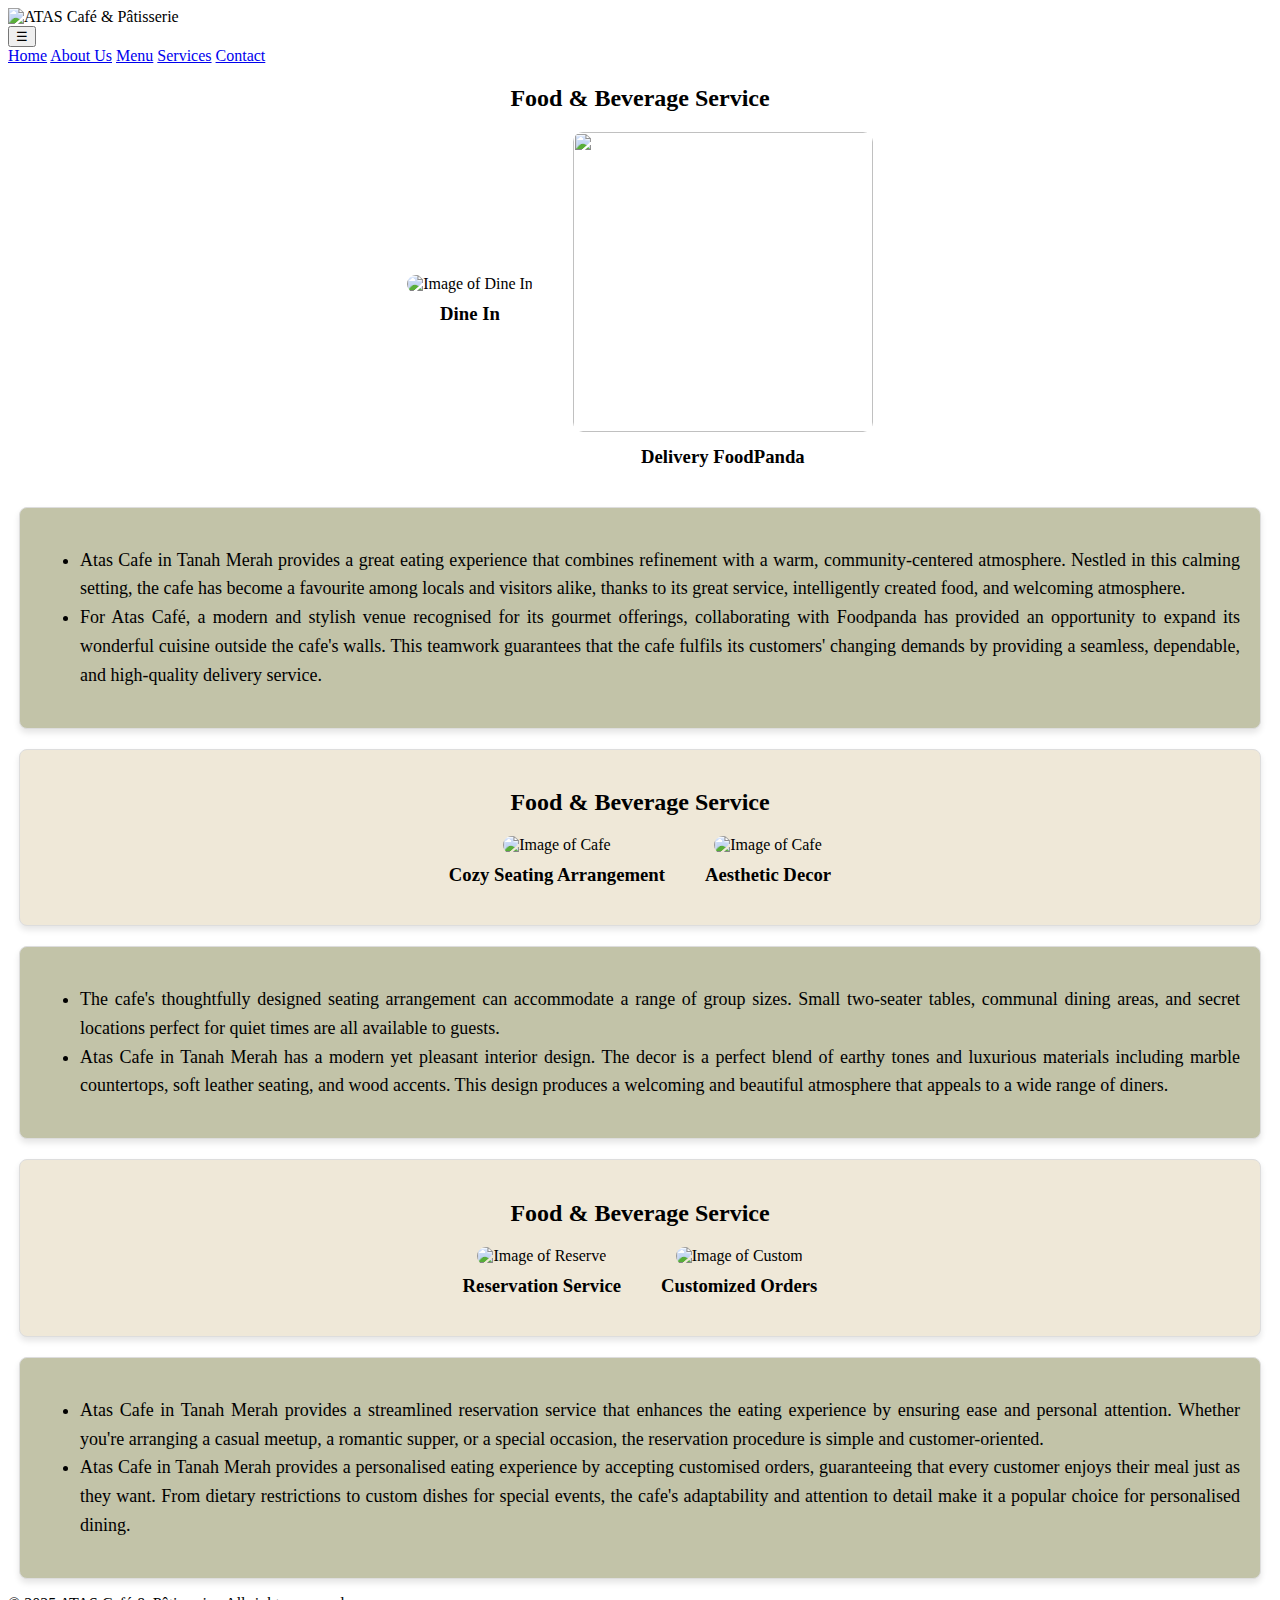
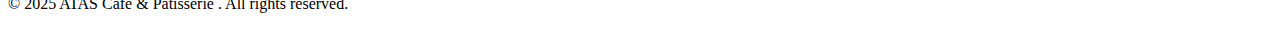
==== service.html @ ce10df9e "Add files via upload" ====
<!DOCTYPE html>
<html>
<head>
    <meta charset="utf-8">
    <meta name="viewport" content="width=device-width, initial-scale=1">
    <title>ATAS Cafe Services</title>
    <link rel="stylesheet" type="text/css" href="css/foodstyle.css">

    <style>

        
        .container4
        {
            margin-bottom: 20px;
            max-width: 1200px;
            margin: 0 auto;  
            padding: 20px;   
            background-color: #C2C3A8; 
            border: 1px solid #ddd;    
            border-radius: 8px;       
            box-shadow: 0 4px 6px rgba(0, 0, 0, 0.1); 
        }


        .container4 ul
        {
            line-height: 1.6;
            color: #black;
            text-align: justify;
            font-size: 18px;
        }


        .container5
        {
            max-width: 1200px;
            margin: 0 auto;  
            padding: 20px;   
            background-color: #EFE8D8; 
            border: 1px solid #ddd;    
            border-radius: 8px;       
            box-shadow: 0 4px 6px rgba(0, 0, 0, 0.1); 
        }

        .container6
        {
            max-width: 1200px;
            margin: 0 auto;  
            padding: 20px;   
            background-color: #EFE8D8; 
            border: 1px solid #ddd;    
            border-radius: 8px;       
            box-shadow: 0 4px 6px rgba(0, 0, 0, 0.1); 
        }

    </style>
</head>
<body>

    <header>
        <img src="Image/atascafe.png" alt="ATAS Café & Pâtisserie">
    </header>

    <button class="toggle-btn" id="menuButton">☰</button>
    <nav class="vertical-nav" id="verticalNav">
        <a href="index.html">Home</a>
        <a href="about_us.html">About Us</a>
        <a href="homepage_menu.html">Menu</a>
        <a href="service.html">Services</a>
        <a href="AtasCafe_contact.html">Contact</a>
    </nav>

    <section class="section1">
     <div class="container1" style="margin-bottom: 20px;">
         <h2 style="text-align: center;">Food & Beverage Service</h2>
            <div class="image-container" style="display: flex;justify-content: center; gap: 40px; align-items: center;">
            <div class="image-item" style="text-align: center;">
                     <img src="image/dinein.jpg" alt="Image of Dine In" style="width: 300px; height: 300px; border-radius: 10px;"> 
                 <h3 style="margin-top: 10px; text-align: center;">Dine In</h3> 
            </div>
            <div class="image-item" style="text-align: center;">
            <div class="text-align: center;">
                <a href="https://www.foodpanda.my/restaurant/f5lj/atas-cafe-and-patisserie" target="_blank" title="Go to FoodPanda website"> 
                    <img src="image/foodpanda.jpg" style="width: 300px; height: 300px; border-radius: 10px;">
                 </a>
                 <h3 style="margin-top: 10px; text-align: center;">Delivery FoodPanda</h3>
             </div>
            </div>
        </div>
    </div>
                    
         <div class="container4" style="margin-bottom: 20px;">
            <ul>
            <li>Atas Cafe in Tanah Merah provides a great eating experience that combines refinement with a warm, community-centered atmosphere. Nestled in this calming setting, the cafe has become a favourite among locals and visitors alike, thanks to its great service, intelligently created food, and welcoming atmosphere.</li>
            <li>For Atas Café, a modern and stylish venue recognised for its gourmet offerings, collaborating with Foodpanda has provided an opportunity to expand its wonderful cuisine outside the cafe's walls. This teamwork guarantees that the cafe fulfils its customers' changing demands by providing a seamless, dependable, and high-quality delivery service.</li>
            </ul>
        </div>

        <div class="container6" style="margin-bottom: 20px;">
         <h2 style="text-align: center;">Food & Beverage Service</h2>
            <div class="image-container" style="display: flex;justify-content: center; gap: 40px; align-items: center;">
            <div class="image-item" style="text-align: center;">
                     <img src="image/dinein1.png" alt="Image of Cafe" style="width: 300px; height: 300px; border-radius: 10px;"> 
                 <h3 style="margin-top: 10px; text-align: center;">Cozy Seating Arrangement</h3> 
            </div>
            <div class="image-item" style="text-align: center;">
            <div class="text-align: center;"> 
                    <img src="image/dinein2.png" alt="Image of Cafe"style="width: 300px; height: 300px; border-radius: 10px;">
                 </a>
                 <h3 style="margin-top: 10px; text-align: center;">Aesthetic Decor</h3>
             </div>
            </div>
        </div>
    </div>

          <div class="container4" style="margin-bottom: 20px;">
            <ul>
            <li>The cafe's thoughtfully designed seating arrangement can accommodate a range of group sizes. Small two-seater tables, communal dining areas, and secret locations perfect for quiet times are all available to guests.</li>
            <li>Atas Cafe in Tanah Merah has a modern yet pleasant interior design. The decor is a perfect blend of earthy tones and luxurious materials including marble countertops, soft leather seating, and wood accents. This design produces a welcoming and beautiful atmosphere that appeals to a wide range of diners.</li>
            </ul>
        </div>
        
         <div class="container5" style="margin-bottom: 20px;">
         <h2 style="text-align: center;">Food & Beverage Service</h2>
            <div class="image-container" style="display: flex;justify-content: center; gap: 40px; align-items: center;">
            <div class="image-item" style="text-align: center;">
                    <img src="image/reserved.webp" alt="Image of Reserve" style="width: 300px; height: 300px; border-radius: 10px;"> 
                 <h3 style="margin-top: 10px; text-align: center;">Reservation Service</h3> 
            </div>
            <div class="image-item" style="text-align: center;">
            <div class="text-align: center;"> 
                    <img src="image/custom_order.jpg" alt="Image of Custom" style="width: 300px; height: 300px; border-radius: 10px;">
                 </a>
                 <h3 style="margin-top: 10px; text-align: center;">Customized Orders</h3>
             </div>
            </div>
        </div>
    </div>

         <div class="container4">
            <ul>
            <li>Atas Cafe in Tanah Merah provides a streamlined reservation service that enhances the eating experience by ensuring ease and personal attention. Whether you're arranging a casual meetup, a romantic supper, or a special occasion, the reservation procedure is simple and customer-oriented.</li>
            <li>Atas Cafe in Tanah Merah provides a personalised eating experience by accepting customised orders, guaranteeing that every customer enjoys their meal just as they want. From dietary restrictions to custom dishes for special events, the cafe's adaptability and attention to detail make it a popular choice for personalised dining.</li>
            </ul>
        </div>

    </section>

<script>
    const nav = document.getElementById('verticalNav');
    const content = document.getElementById('mainContent');
    const menuButton = document.getElementById('menuButton');

    menuButton.addEventListener('click', () => {
        if (nav.style.right === "0px") { 
            nav.style.right = "-250px"; 
            content.classList.remove('shift'); 
            menuButton.textContent = "☰ "; 
        } else {
            nav.style.right = "0px"; 
            content.classList.add('shift');
            menuButton.textContent = "✖ Close"; 
        }
    });
</script>

  
    <footer>
      <p>&copy; 2025 ATAS Café & Pâtisserie . All rights reserved.</p>
    </footer>
</body>
</html>
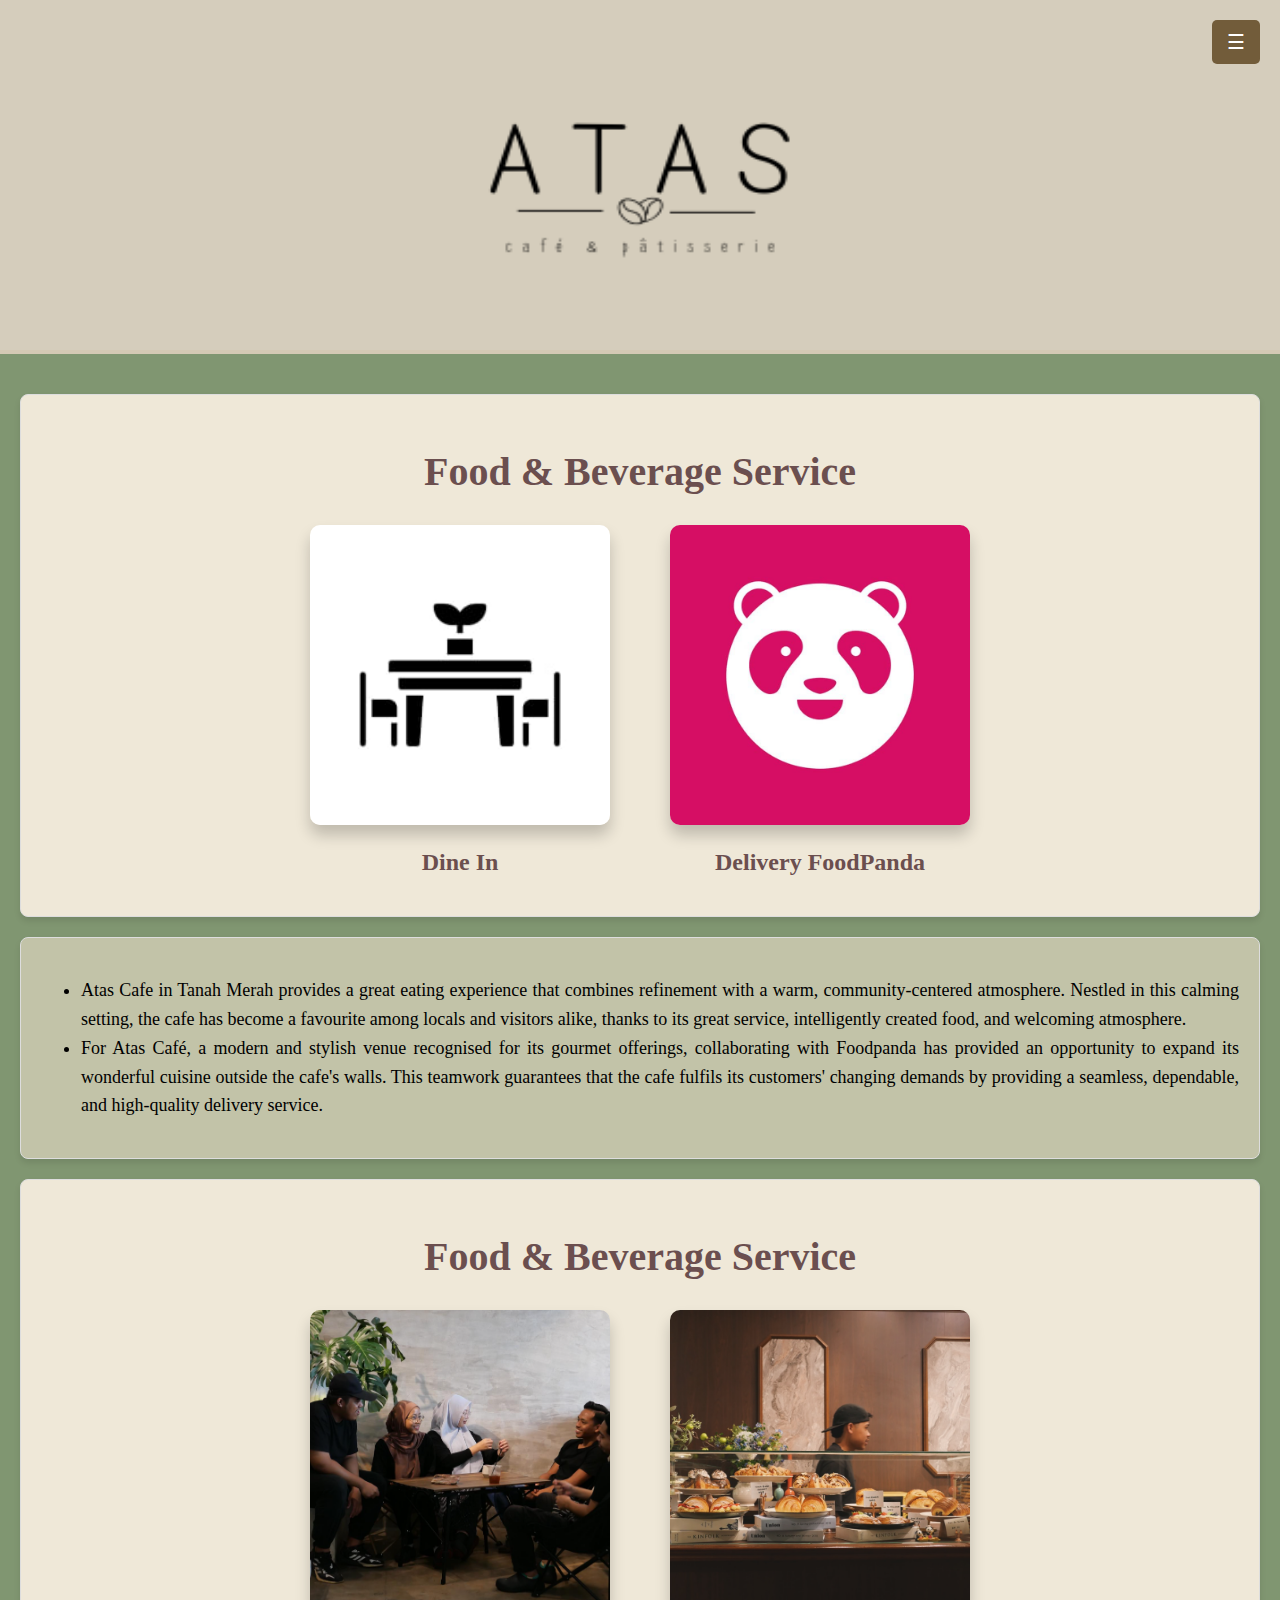
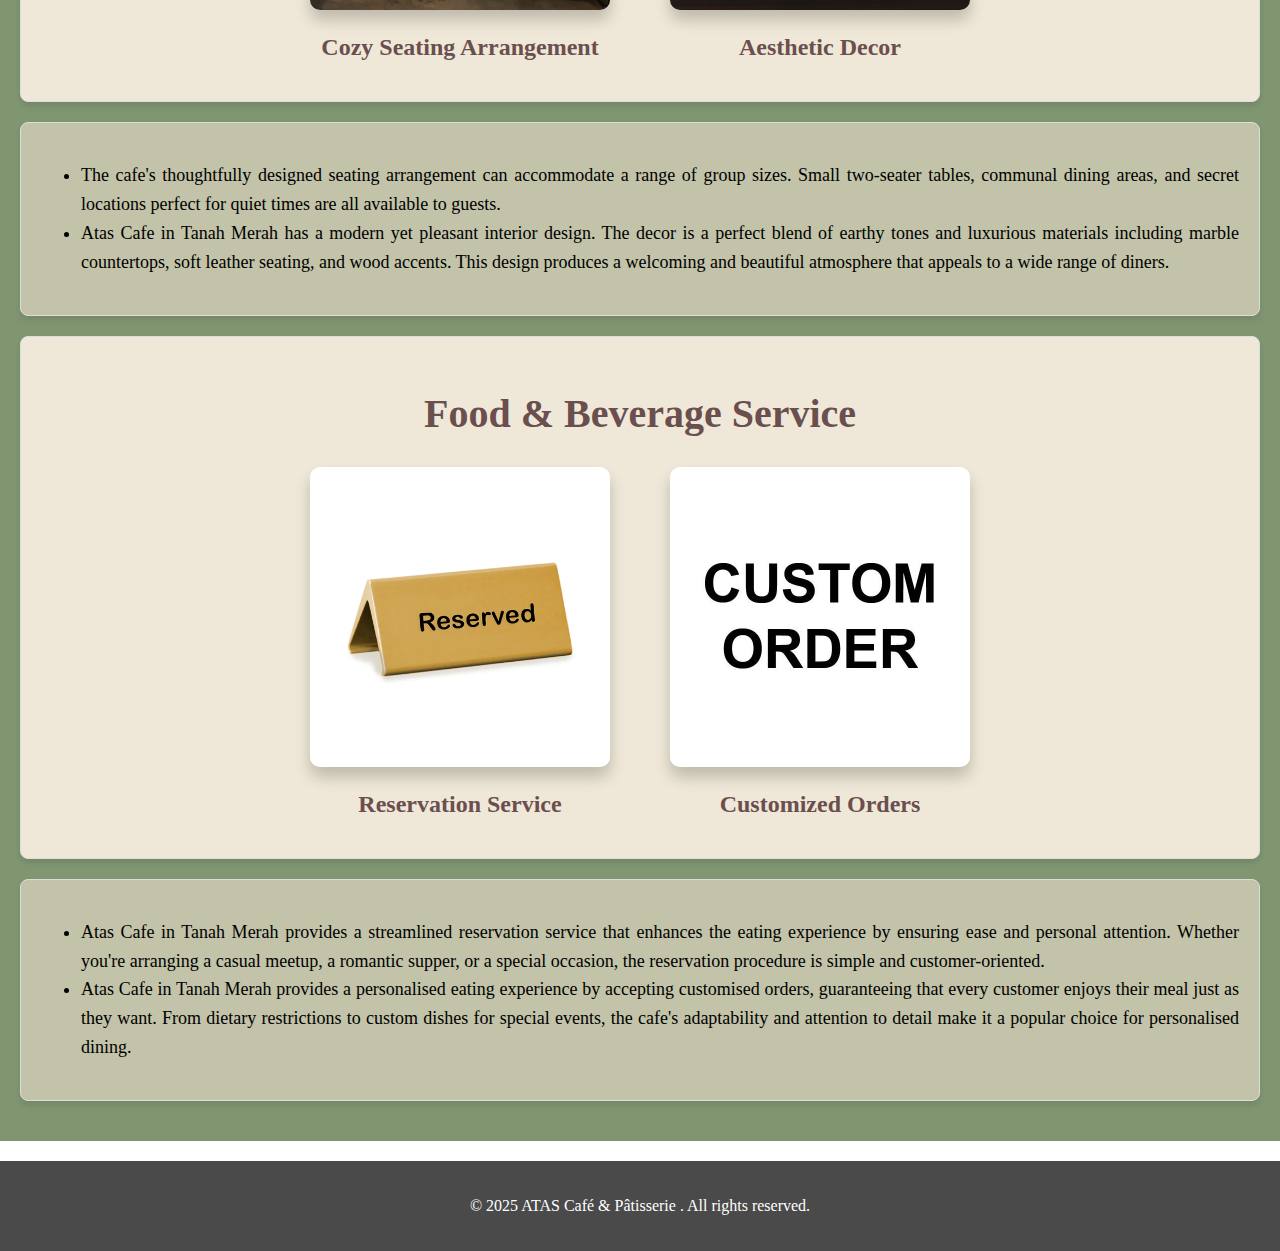
==== commit fe1a434e: "Add files via upload" ====
--- a/service.html
+++ b/service.html
@@ -58,7 +58,7 @@
 <body>
 
     <header>
-        <img src="Image/atascafe.png" alt="ATAS Café & Pâtisserie">
+        <img src="image/atascafe.png" alt="ATAS Café & Pâtisserie">
     </header>
 
     <button class="toggle-btn" id="menuButton">☰</button>
--- a/css/foodstyle.css
+++ b/css/foodstyle.css
@@ -0,0 +1,465 @@
+body
+{
+	font-family: Georgia, Times New Roman, sans-serif;
+	margin: 0;
+	padding: 0;
+}
+
+header
+{
+	text-align: center;
+	background-color: #D4C9B4;
+}
+
+header img
+{
+	width: 100%;
+	height: 350px;
+}
+
+h1 
+{
+    font-size: 3.5rem;
+    color: #6b4f4f;
+    margin-bottom: 20px;
+}
+
+h2 
+{
+    font-size: 2.5rem;
+    color: #6b4f4f;
+    margin-bottom: 20px;
+}
+
+h3
+{
+	font-size: 1.5rem; 
+    color: #6b4f4f;
+    margin-bottom: 20px;
+}
+
+.vertical-nav
+{
+    width: 250px;
+    height: 100vh;
+    background-color: #d5cdbc;
+    position: fixed;
+    top: 0;
+    right: -250px; 
+    overflow-x: hidden;
+    transition: 0.3s;
+    display: flex;
+    flex-direction: column;
+    padding: 0;
+    list-style-type: none;
+}
+
+
+.vertical-nav a
+{
+	text-decoration: none;
+    color: white;
+    padding: 15px 20px;
+    display: block;
+}
+
+.vertical-nav a:hover
+{
+	background-color: #E5D2B8;
+}
+
+.toggle-btn
+{
+    position: fixed;
+    top: 20px; 
+    right: 20px; 
+    font-size: 20px;
+    cursor: pointer;
+    background-color: #725C3A;
+    color: white;
+    border: none;
+    padding: 10px 15px;
+    border-radius: 5px;
+    z-index: 1000;
+}
+
+
+.section1
+{
+	padding: 40px 20px;
+	text-align: center;
+	text-justify: inter-word;
+	text-size:20px;
+	background-color: #809671;	
+}
+
+.container1
+{
+	max-width: 1200px;
+    margin: 0 auto;  
+    padding: 20px;   
+    background-color: #EFE8D8; 
+    border: 1px solid #ddd;    
+    border-radius: 8px;       
+    box-shadow: 0 4px 6px rgba(0, 0, 0, 0.1); 
+}
+
+.container2
+{
+	max-width: auto;
+    margin: 0 auto;  
+    padding: 30px;   
+    background-color: #C2C3A8; 
+    border: 1px solid #ddd;    
+    border-radius: 8px;       
+    box-shadow: 0 4px 6px rgba(0, 0, 0, 0.1); 
+}
+
+.hover-effect
+{
+	font-size: 25px;
+	color: #white;
+	transition: color 0.3, transform 0.3s;
+	cursor: pointer;
+}
+
+.hover-effect:hover
+{
+	color: #725C3A;
+	transform: scale(1.2);
+}
+
+.image-container
+{
+	display: flex;
+	justify-content: center;
+	gap: 30px;
+}
+
+.image-container img
+{
+	width: 45%;
+	height: auto;
+	margin: 10px;
+	border-radius: 10px;
+	box-shadow: 0 10px 15px rgba(0,0,0,0.2);
+	transition: transform 0.3s, box-shadow 0.3s;
+	object-fit: cover;
+}
+
+.image-container img:hover
+{
+	transform: translateY(-10px);
+	box-shadow: 0 15px 20px rgba(0, 0, 0, 0.3);
+}
+
+.responsive-image
+{
+	max-width: 100%;
+	height: auto;
+	object-fit: cover;
+	width: 45%;
+}
+
+footer
+{
+  background-color: #4A4A4A; 
+  color: white;
+  text-align: center;
+  padding: 20px 0;
+  margin-top: 20px;
+}
+
+.new-menu-section
+{
+	text-align: center;
+    padding: 50px 20px;
+    background-color: #809671;
+}
+
+.new-menu-section h2
+{
+	font-size: 2.5rem;
+    color: #6b4f4f;
+    margin-bottom: 20px;
+}
+
+.new-menu-section p
+{
+	font-size: 1rem;
+    color: #4b4b4b;
+    margin-bottom: 40px;
+}
+
+.menu-container
+{
+	display: grid;
+    grid-template-columns: repeat(auto-fit, minmax(300px, 1fr));
+    gap: 20px;
+    padding: 20px;
+    max-width: 1200px;
+    margin: 0 auto;
+}
+
+.menu-item
+{
+	background: #fff;
+    border-radius: 10px;
+    box-shadow: 0 4px 8px rgba(0, 0, 0, 0.1);
+    overflow: hidden;
+    transition: transform 0.3s ease;
+}
+
+.menu-item:hover 
+{
+    transform: scale(1.05);
+}
+
+.menu-item img 
+{
+    width: 100%;
+    height: auto;
+}
+    
+.menu-item h3 
+{
+    font-size: 1.5rem;
+    color: #6b4f4f;
+    margin: 15px;
+}
+    
+.menu-item p 
+{
+    font-size: 0.9rem;
+    color: #666;
+    margin: 0 15px 15px;
+}
+
+
+.contact-container 
+{
+    padding: 20px;
+    text-align: center;
+}
+
+.address-section, .map-section 
+{
+    margin: 20px 0;
+}
+
+.map-container iframe 
+{
+    width: 100%;
+    height: 300px;
+    border: none;
+}
+
+.cta-buttons a 
+{
+    display: inline-block;
+    margin: 10px 5px;
+    padding: 10px 20px;
+    color: #fff;
+    background-color: #7b5e57;
+    text-decoration: none;
+    border-radius: 5px;
+}
+
+.cta-buttons a:hover 
+{
+    background-color: #5e473e;
+}
+
+.social-media-icons {
+  display: flex;
+  justify-content: center; 
+  align-items: center;
+  gap: 15px; 
+  background-color: transparent; 
+  padding: 10px; 
+}
+
+.icon {
+  width: 50px;
+  height: auto; 
+  transition: transform 0.3s; 
+}
+
+.icon:hover {
+  transform: scale(1.2); 
+}
+
+.video-container 
+{
+  display: flex;
+  justify-content: center;
+  align-items: center;
+  background-color: #809671; 
+  padding: 20px;
+  border-radius: 20px;
+  box-shadow: 0 10px 20px rgba(0, 0, 0, 0.2);
+  max-width: 80%;
+  margin: 20px auto; 
+  overflow: hidden;
+}
+
+video 
+{
+  width: 100%;
+  height: auto;
+  border-radius: 15px;
+  box-shadow: 0 5px 15px rgba(0, 0, 0, 0.2);
+  outline: none; 
+}
+
+.new-menu-container 
+{
+    width: 90%;
+    margin: 20px auto;
+    display: flex;
+    flex-wrap: wrap;
+    gap: 20px;
+}
+
+    
+.menu-section 
+{
+    background-color: #EFE8D8;
+    padding: 15px;
+    border-radius: 10px;
+    box-shadow: 0 4px 8px rgba(0, 0, 0, 0.1);
+    flex: 1 1 calc(33.33% - 20px); 
+    min-width: 250px;
+}
+
+.menu-section h2 
+{
+    font-size: 1.5rem;
+    margin-bottom: 10px;
+    color: #4a3321;
+    border-bottom: 2px solid #C2C3A8;
+    display: inline-block;
+}
+
+.new-menu-item 
+{
+    display: flex;
+    justify-content: space-between;
+    margin-bottom: 5px;
+}
+
+.new-menu-item p 
+{
+    margin: 0;
+}
+
+.new-menu-item p.price 
+{
+    font-weight: bold;
+}
+
+    
+.drink-menu-container 
+{
+    width: 90%;
+    margin: 20px auto;
+    display: flex;
+    flex-direction: column;
+    gap: 20px;
+}
+
+.menu-table 
+{
+    width: 100%;
+    border-spacing: 0 10px;
+}
+
+.menu-table th, .menu-table td 
+{
+    text-align: center;
+    padding: 8px;
+}
+
+.menu-table th 
+{
+    font-weight: bold;
+    text-transform: uppercase;
+    color: #4a3321;
+    border-bottom: 2px solid #C2C3A8;
+}
+
+.menu-table td:first-child
+{
+    text-align: left;
+    font-weight: bold;
+}
+
+.menu-table .price 
+{
+    text-align: right;
+}
+
+.new-image-container 
+{
+    display: grid;
+    grid-template-columns: repeat(auto-fit, minmax(200px, 1fr));
+    gap: 20px;
+    padding: 20px;
+    background-color: #transparent;
+}
+
+.new-image-container img 
+{
+    width: 150px; /* Fixed width for uniform size */
+    height: 150px; /* Fixed height for uniform size */
+    object-fit: cover; /* Ensures image fits perfectly within the box */
+    border-radius: 10px;
+    display: block;
+    margin: 0 auto;
+}
+
+.image-caption 
+{
+    text-align: center;
+    margin-top: 10px;
+    font-size: 14px;
+    color: #555;
+}
+
+.navbar 
+{
+    display: flex;
+    justify-content: center;
+    background-color: #d5cdbc;
+    padding: 10px 20px;
+    position: sticky;
+    top: 0;
+    z-index: 1000;
+}
+
+.navbar a
+{
+    text-decoration: none;
+    color: #6b4f4f;
+    padding: 10px 15px;
+    margin: 0 5px;
+    border-radius: 5px;
+    font-size: 1.3rem;
+    transition: background-color 0.3s;
+}
+
+.navbar a:hover 
+{
+    background-color: #809671;
+}
+
+.section 
+{
+    padding: 20px;
+}
+
+#food, #beverages 
+{
+    margin-top: 50px;
+}
+
